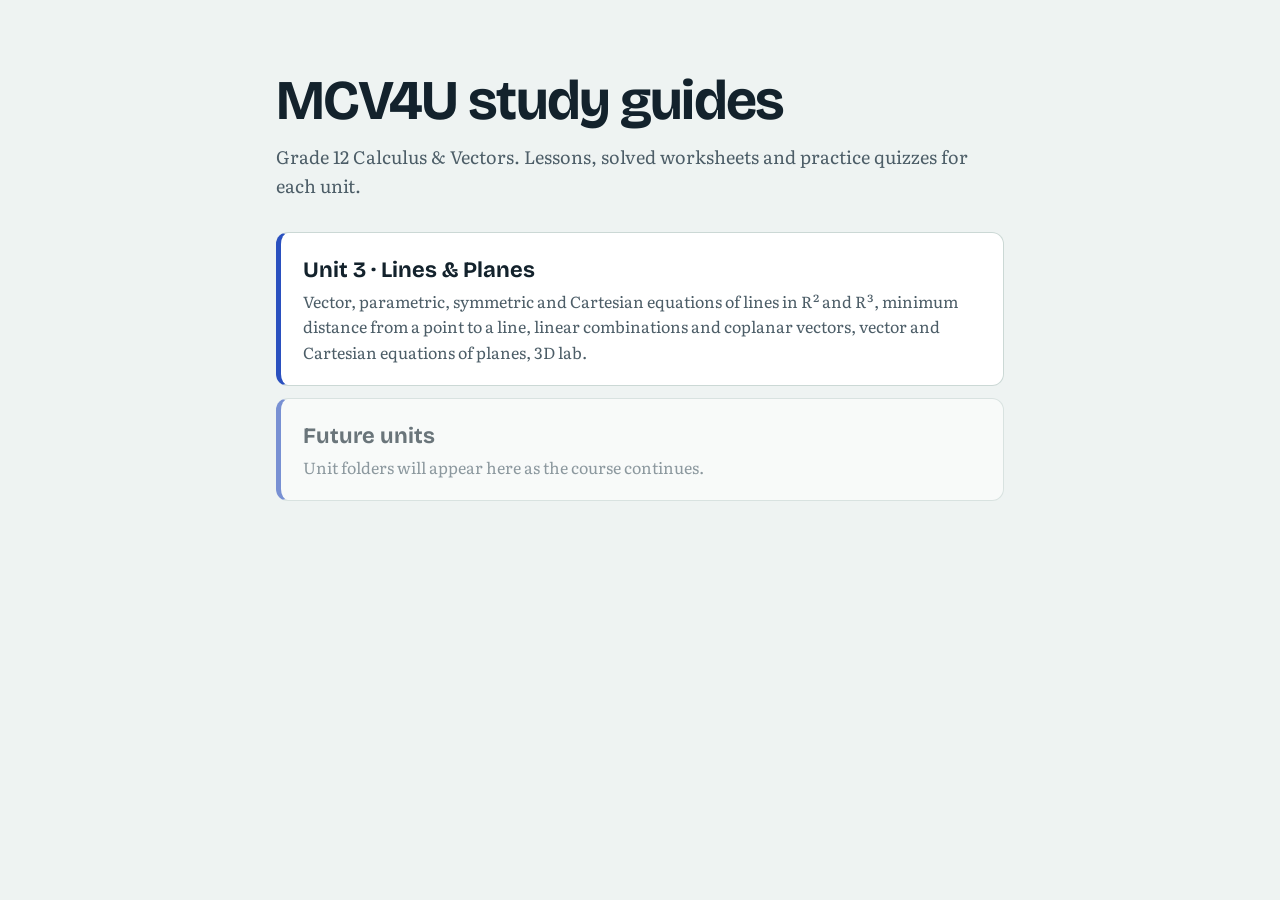
==== docs/index.html @ 7f5e0094 "MCV4U Unit 3 Lines & Planes study site Same layout and engine as SBI4U/ICS4U: class files in unit-3-" ====
<!doctype html>
<html lang="en">
<head>
<meta charset="utf-8">
<meta name="viewport" content="width=device-width, initial-scale=1">
<title>MCV4U Study Guides</title>
<meta name="color-scheme" content="light dark">
<link rel="icon" href="favicon.svg" type="image/svg+xml">
<link rel="preconnect" href="https://fonts.googleapis.com">
<link rel="preconnect" href="https://fonts.gstatic.com" crossorigin>
<link href="https://fonts.googleapis.com/css2?family=Bricolage+Grotesque:opsz,wght@12..96,500;12..96,700;12..96,800&family=Literata:opsz,wght@7..72,400&display=swap" rel="stylesheet">
<style>
:root { --bg:#eef3f2; --surface:#fff; --ink:#13222c; --ink-2:#4c5d67; --line:#cbd8d5; --accent:#2a50bf; }
@media (prefers-color-scheme: dark) { :root { --bg:#0d1620; --surface:#132130; --ink:#e2e9ef; --ink-2:#9bacb9; --line:#26384b; --accent:#8aa6ff; } }
* { box-sizing: border-box; }
body { margin:0; background:var(--bg); color:var(--ink); font-family:"Literata",Georgia,serif; line-height:1.6; }
main { max-width:760px; margin:0 auto; padding:72px 16px; }
h1 { font-family:"Bricolage Grotesque",system-ui,sans-serif; font-size:clamp(36px,6vw,56px); letter-spacing:-.03em; line-height:1.05; margin:0 0 12px; }
p { color:var(--ink-2); font-size:18px; margin:0 0 32px; }
a.unit { display:block; text-decoration:none; color:var(--ink); background:var(--surface); border:1px solid var(--line); border-left:5px solid var(--accent); border-radius:12px; padding:20px 22px; margin-bottom:12px; }
a.unit:hover { border-color:var(--ink-2); border-left-color:var(--accent); }
a.unit b { font-family:"Bricolage Grotesque",system-ui,sans-serif; font-size:22px; display:block; }
a.unit span { color:var(--ink-2); font-size:16px; }
a.unit.soon { opacity:.6; pointer-events:none; }
a:focus-visible { outline:3px solid var(--accent); outline-offset:2px; }
</style>
</head>
<body>
<main>
  <h1>MCV4U study guides</h1>
  <p>Grade 12 Calculus &amp; Vectors. Lessons, solved worksheets and practice quizzes for each unit.</p>
  <a class="unit" href="lines-planes/"><b>Unit 3 · Lines &amp; Planes</b><span>Vector, parametric, symmetric and Cartesian equations of lines in R² and R³, minimum distance from a point to a line, linear combinations and coplanar vectors, vector and Cartesian equations of planes, 3D lab.</span></a>
  <a class="unit soon"><b>Future units</b><span>Unit folders will appear here as the course continues.</span></a>
</main>
</body>
</html>
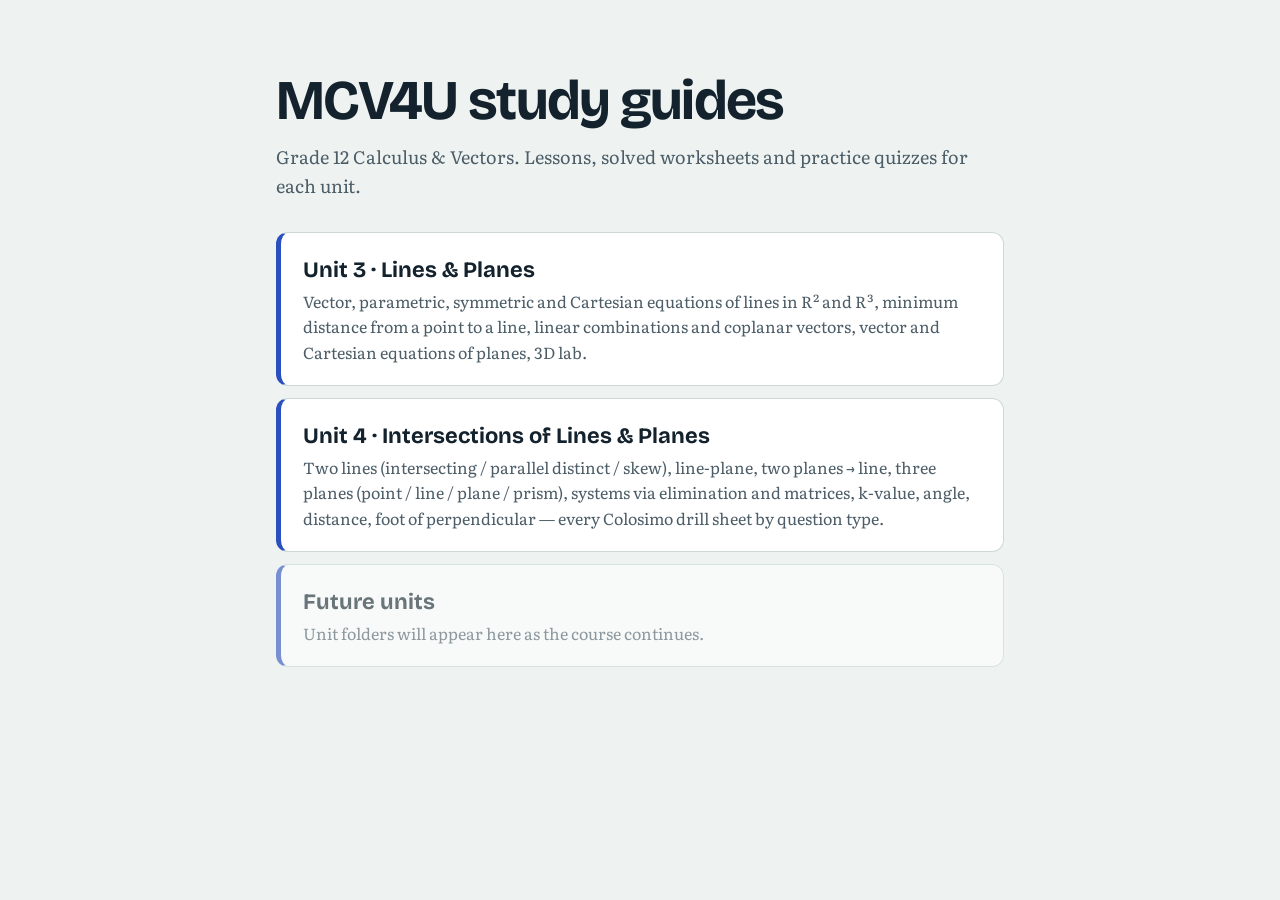
==== commit 7f52b1f0: "Unit 4 Intersections: add Colosimo drills + question-type playbook with 15 types and extensions - Co" ====
--- a/docs/index.html
+++ b/docs/index.html
@@ -30,6 +30,7 @@
   <h1>MCV4U study guides</h1>
   <p>Grade 12 Calculus &amp; Vectors. Lessons, solved worksheets and practice quizzes for each unit.</p>
   <a class="unit" href="lines-planes/"><b>Unit 3 · Lines &amp; Planes</b><span>Vector, parametric, symmetric and Cartesian equations of lines in R² and R³, minimum distance from a point to a line, linear combinations and coplanar vectors, vector and Cartesian equations of planes, 3D lab.</span></a>
+  <a class="unit" href="intersections/"><b>Unit 4 · Intersections of Lines &amp; Planes</b><span>Two lines (intersecting / parallel distinct / skew), line-plane, two planes → line, three planes (point / line / plane / prism), systems via elimination and matrices, k-value, angle, distance, foot of perpendicular — every Colosimo drill sheet by question type.</span></a>
   <a class="unit soon"><b>Future units</b><span>Unit folders will appear here as the course continues.</span></a>
 </main>
 </body>
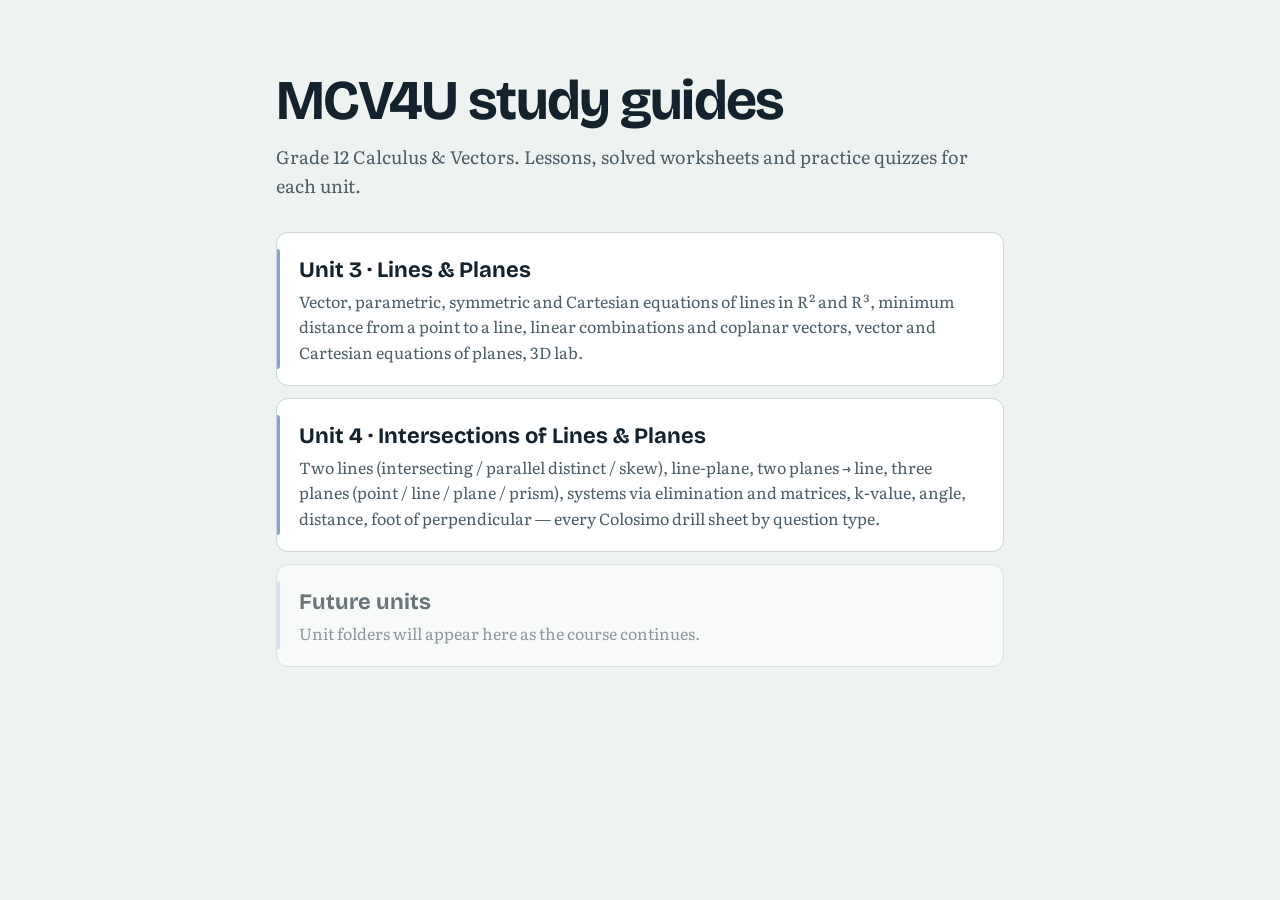
==== commit 0d92a208: "fix(docs): replace thick left accent border with subtle inset bar (impeccable side-tab anti-pattern)" ====
--- a/docs/index.html
+++ b/docs/index.html
@@ -17,11 +17,14 @@
 main { max-width:760px; margin:0 auto; padding:72px 16px; }
 h1 { font-family:"Bricolage Grotesque",system-ui,sans-serif; font-size:clamp(36px,6vw,56px); letter-spacing:-.03em; line-height:1.05; margin:0 0 12px; }
 p { color:var(--ink-2); font-size:18px; margin:0 0 32px; }
-a.unit { display:block; text-decoration:none; color:var(--ink); background:var(--surface); border:1px solid var(--line); border-left:5px solid var(--accent); border-radius:12px; padding:20px 22px; margin-bottom:12px; }
-a.unit:hover { border-color:var(--ink-2); border-left-color:var(--accent); }
+a.unit { display:block; text-decoration:none; color:var(--ink); background:var(--surface); border:1px solid var(--line); border-radius:12px; padding:20px 22px; margin-bottom:12px; position:relative; overflow:hidden; }
+a.unit::before { content:""; position:absolute; left:0; top:16px; bottom:16px; width:3px; border-radius:0 3px 3px 0; background:var(--accent); opacity:.55; transition:opacity .18s ease, width .18s ease; }
+a.unit:hover { border-color:var(--ink-2); }
+a.unit:hover::before { opacity:1; width:4px; }
 a.unit b { font-family:"Bricolage Grotesque",system-ui,sans-serif; font-size:22px; display:block; }
 a.unit span { color:var(--ink-2); font-size:16px; }
 a.unit.soon { opacity:.6; pointer-events:none; }
+a.unit.soon::before { opacity:.25; }
 a:focus-visible { outline:3px solid var(--accent); outline-offset:2px; }
 </style>
 </head>
